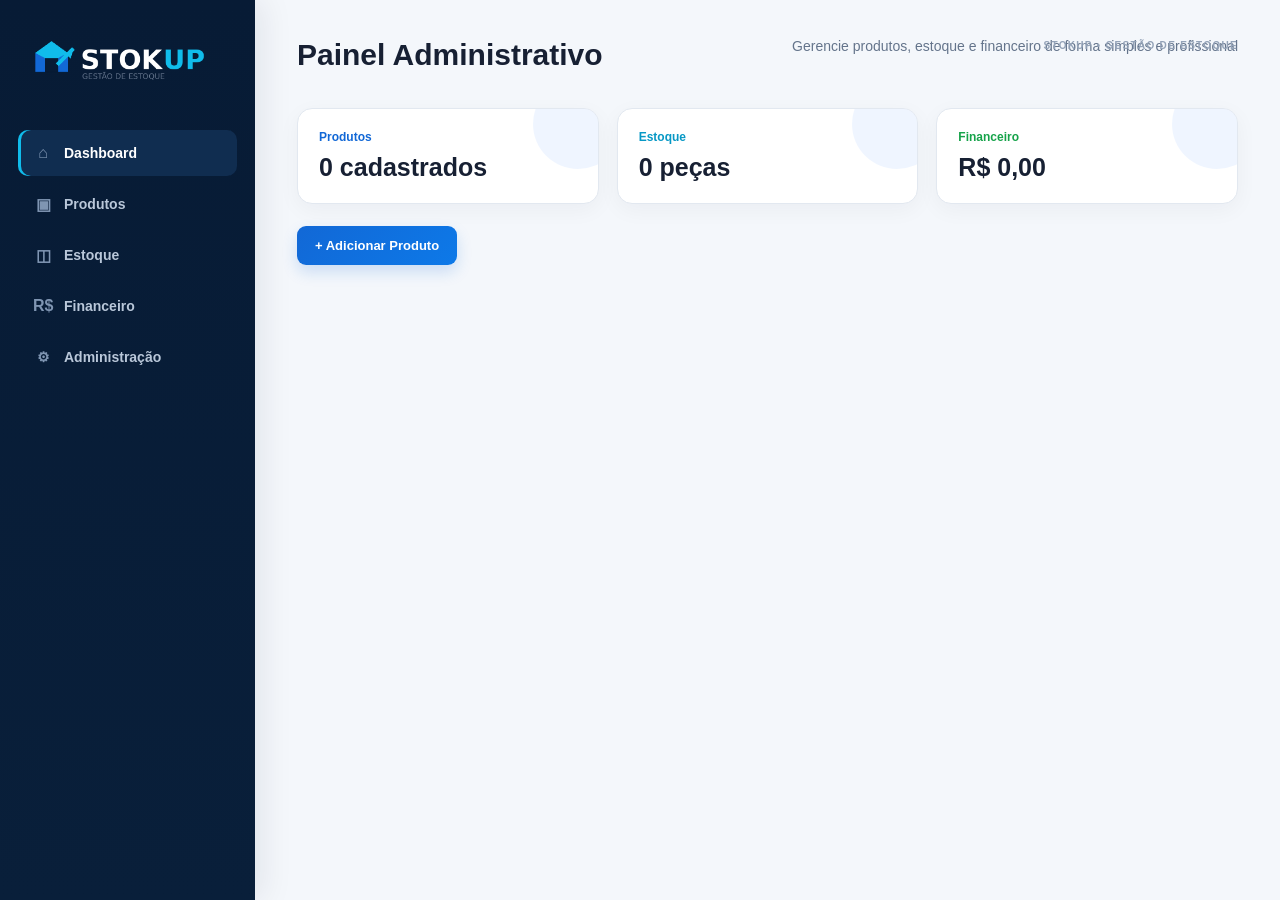
==== index.html @ f48ac4d0 "config incial" ====
<!DOCTYPE html>
<html lang="pt-BR">
<head>
  <meta charset="UTF-8">
  <meta name="viewport" content="width=device-width, initial-scale=1.0">
  <title>StokUP | Dashboard</title>
  <link rel="stylesheet" href="style.css">
</head>
<body>

  <div class="container">

    <!-- Menu lateral -->
    <aside class="sidebar">
      <img src="logo-stokup.png" alt="StokUP" class="logo-stokup">

      <nav>
        <ul>
          <li><a href="index.html" class="ativo">Dashboard</a></li>
          <li><a href="produtos.html" class="">Produtos</a></li>
          <li><a href="estoque.html" class="">Estoque</a></li>
          <li><a href="financeiro.html" class="">Financeiro</a></li>
          <li><a href="administracao.html" class="">Administração</a></li>
        </ul>
      </nav>
    </aside>

    <!-- Conteúdo principal -->
    <main class="main-content">
      <header>
        <h1>Painel Administrativo</h1>
        <p>Gerencie produtos, estoque e financeiro de forma simples e profissional</p>
      </header>

      <!-- Cards inteligentes -->
      <section class="cards">

        <div class="card">
          <h3>Produtos</h3>
          <p id="totalProdutos">0 cadastrados</p>
        </div>

        <div class="card">
          <h3>Estoque</h3>
          <p id="totalEstoque">0 peças</p>
        </div>

        <div class="card">
          <h3>Financeiro</h3>
          <p id="totalFinanceiro">R$ 0,00</p>
        </div>

        </section>

      <!-- Botão adicionar produto -->
      <section class="actions">
        <a href="produtos.html">+ Adicionar Produto</a>
      </section>

    </main>

  </div>

  <!-- IMPORTANTE: script do dashboard -->
  <script src="admin.js"></script>

</body>
</html>
---- style.css ----
*{margin:0;padding:0;box-sizing:border-box}
:root{--navy:#071B35;--navy2:#0D294A;--blue:#1268D6;--cyan:#10BCEB;--bg:#F4F7FB;--white:#fff;--text:#172033;--muted:#64748B;--border:#E2E8F0;--green:#16A34A;--red:#DC2626;--orange:#EA8A00}
body{font-family:Inter,Segoe UI,Arial,sans-serif;background:var(--bg);color:var(--text);min-height:100vh}
a{text-decoration:none;color:inherit}
.container{display:flex;min-height:100vh}
.sidebar{width:255px;background:linear-gradient(180deg,var(--navy),#091F3A);color:#fff;padding:28px 18px;position:fixed;left:0;top:0;bottom:0;box-shadow:8px 0 30px rgba(7,27,53,.08);z-index:10}
.logo-stokup{width:205px;max-width:100%;height:auto;display:block;margin:0 auto 38px}
.sidebar nav ul{list-style:none}.sidebar li{margin:5px 0}
.sidebar a{display:flex;align-items:center;gap:11px;color:#B9C7D9;padding:13px 15px;border-radius:10px;font-size:14px;font-weight:650;transition:.2s}
.sidebar li a:before{content:'›';width:20px;height:20px;border-radius:6px;display:grid;place-items:center;color:#7F95B2;font-weight:900;font-size:16px}
.sidebar li:nth-child(1) a:before{content:'⌂'}.sidebar li:nth-child(2) a:before{content:'▣'}.sidebar li:nth-child(3) a:before{content:'◫'}.sidebar li:nth-child(4) a:before{content:'R$'}.sidebar li:nth-child(5) a:before{content:'⚙';font-size:14px}
.sidebar a:hover,.sidebar a.ativo{background:#102D50;color:#fff}.sidebar a.ativo{box-shadow:inset 3px 0 var(--cyan)}
.main-content{margin-left:255px;width:calc(100% - 255px);padding:38px 42px 50px}
.main-content header{display:flex;justify-content:space-between;align-items:flex-start;gap:20px;margin-bottom:28px}
.main-content header h1{font-size:30px;line-height:1.15;margin-bottom:7px}.main-content header p{color:var(--muted);font-size:14px}
.main-content header:before{content:'STOKUP • GESTÃO DE ESTOQUE';position:absolute;right:42px;top:40px;color:#94A3B8;font-size:10px;letter-spacing:1.3px;font-weight:800}
.cards{display:grid;grid-template-columns:repeat(3,minmax(0,1fr));gap:18px;margin-bottom:22px}
.card{background:var(--white);border:1px solid var(--border);border-radius:15px;padding:21px;box-shadow:0 6px 22px rgba(7,27,53,.045);position:relative;overflow:hidden}
.card:after{content:'';position:absolute;right:-25px;top:-30px;width:90px;height:90px;border-radius:50%;background:#EAF2FF;opacity:.75}
.card h3{font-size:12px;color:var(--muted);font-weight:700;margin-bottom:9px;position:relative;z-index:1}.card p{font-size:25px;font-weight:800;position:relative;z-index:1}.card:nth-child(1) h3{color:var(--blue)}.card:nth-child(2) h3{color:#0798C5}.card:nth-child(3) h3{color:var(--green)}
.actions{margin:5px 0 25px}.actions button,.actions a{display:inline-flex;align-items:center;justify-content:center;background:linear-gradient(135deg,var(--blue),#0D79E8);color:#fff;border:0;padding:12px 18px;border-radius:9px;font-size:13px;font-weight:750;cursor:pointer;box-shadow:0 7px 15px rgba(18,104,214,.18);transition:.2s}.actions button:hover,.actions a:hover{transform:translateY(-1px);filter:brightness(.96)}
.form-section,.lista-financeira{background:#fff;border:1px solid var(--border);border-radius:15px;padding:23px;margin-bottom:20px;box-shadow:0 6px 22px rgba(7,27,53,.035)}
.form-section h2,.lista-financeira h2{font-size:17px;margin-bottom:5px}.form-section>p{font-size:12px;color:var(--muted);margin-bottom:18px}
form{display:grid;grid-template-columns:repeat(2,minmax(0,1fr));gap:13px}form input,form select,form textarea{width:100%;border:1px solid var(--border);border-radius:9px;padding:12px 13px;font:inherit;font-size:13px;outline:none;background:#fff}form input:focus,form select:focus,form textarea:focus{border-color:#8AB7F1;box-shadow:0 0 0 3px #EAF2FF}form button{grid-column:1/-1;border:0;background:var(--blue);color:#fff;padding:12px;border-radius:9px;font-weight:750;cursor:pointer}
.lista-produtos,.lista-financeira ul{list-style:none;display:grid;gap:9px;margin-top:15px}.lista-produtos li,.lista-financeira li{background:#F8FAFC;border:1px solid var(--border);border-radius:10px;padding:13px}
.estoque-lista{display:grid;grid-template-columns:repeat(3,minmax(0,1fr));gap:16px}.estoque-card,.produto-card{background:#fff;border:1px solid var(--border);border-radius:14px;padding:19px;box-shadow:0 6px 20px rgba(7,27,53,.035)}
.estoque-card h3,.produto-card h3{font-size:15px;margin-bottom:8px}.estoque-card p,.produto-card p{font-size:13px;color:var(--muted);margin:4px 0}.estoque-card button,.produto-card button{border:0;border-radius:8px;padding:9px 12px;background:#EAF2FF;color:var(--blue);font-weight:750;cursor:pointer;margin:8px 5px 0 0}
.lista-financeira ul li{display:flex;justify-content:space-between;align-items:center}.lista-financeira li strong{font-size:14px}
@media(max-width:1000px){.cards{grid-template-columns:1fr 1fr}.estoque-lista{grid-template-columns:1fr 1fr}.main-content header:before{display:none}}
@media(max-width:760px){.container{display:block}.sidebar{position:relative;width:100%;padding:20px 16px}.logo-stokup{width:190px;margin-bottom:20px}.sidebar nav ul{display:grid;grid-template-columns:1fr 1fr}.main-content{margin-left:0;width:100%;padding:25px 16px}.main-content header{flex-direction:column}.cards,.estoque-lista{grid-template-columns:1fr}form{grid-template-columns:1fr}.form-section,.lista-financeira{padding:17px}}
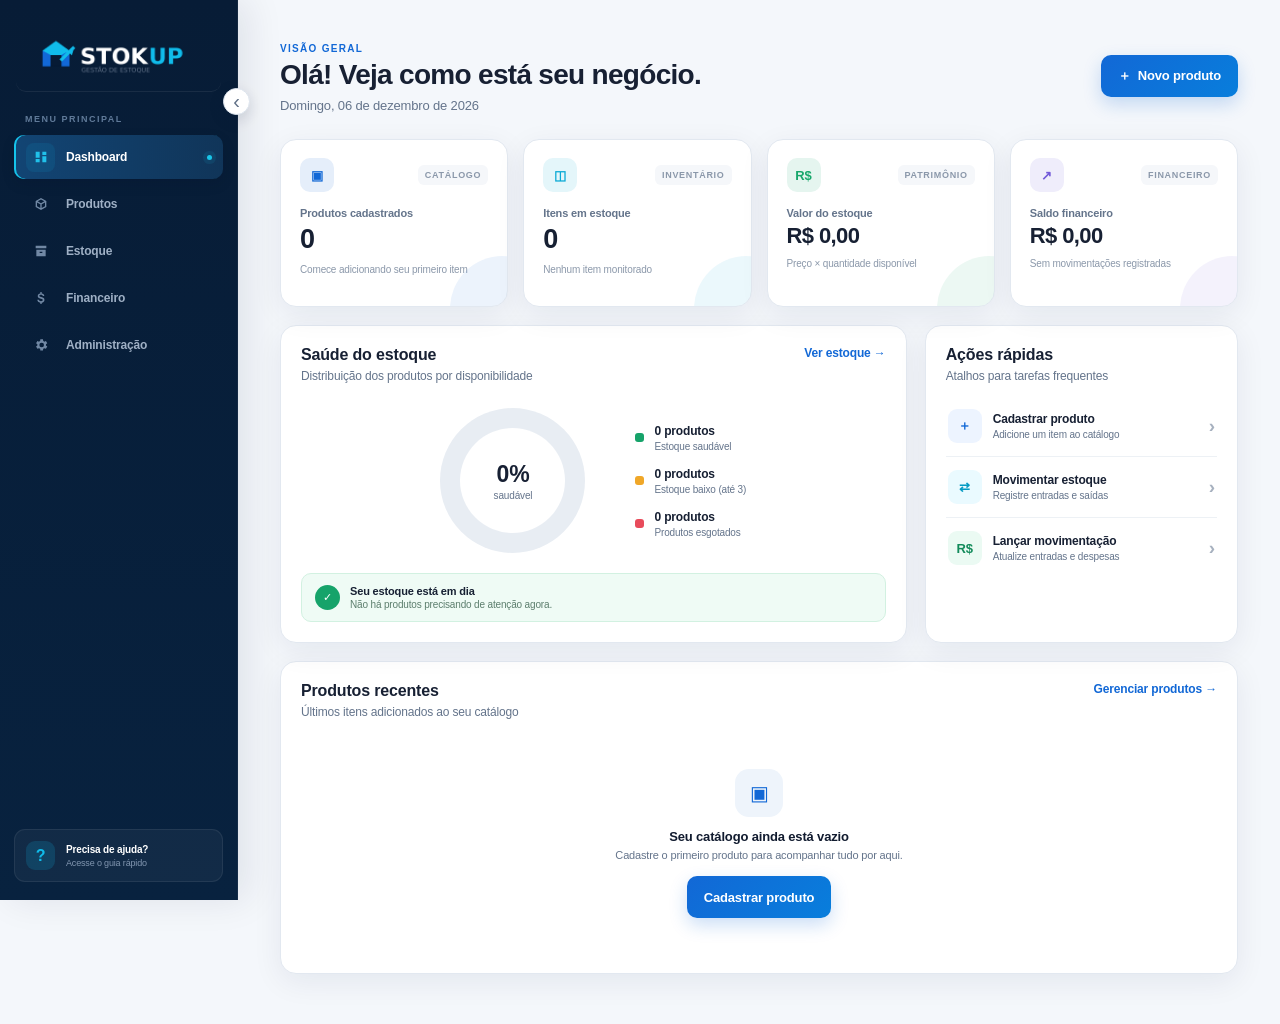
==== commit 8c9004aa: "Novo UX/UI" ====
--- a/index.html
+++ b/index.html
@@ -3,66 +3,97 @@
 <head>
   <meta charset="UTF-8">
   <meta name="viewport" content="width=device-width, initial-scale=1.0">
+  <meta name="description" content="Painel de gestão de estoque StokUP">
   <title>StokUP | Dashboard</title>
   <link rel="stylesheet" href="style.css">
 </head>
 <body>
-
   <div class="container">
-
-    <!-- Menu lateral -->
     <aside class="sidebar">
-      <img src="logo-stokup.png" alt="StokUP" class="logo-stokup">
-
-      <nav>
-        <ul>
-          <li><a href="index.html" class="ativo">Dashboard</a></li>
-          <li><a href="produtos.html" class="">Produtos</a></li>
-          <li><a href="estoque.html" class="">Estoque</a></li>
-          <li><a href="financeiro.html" class="">Financeiro</a></li>
-          <li><a href="administracao.html" class="">Administração</a></li>
-        </ul>
-      </nav>
+      <a href="index.html" class="brand" aria-label="Ir para o dashboard">
+        <img src="logo-stokup.png" alt="StokUP" class="logo-stokup">
+      </a>
+      <p class="nav-label">MENU PRINCIPAL</p>
+      <nav aria-label="Menu principal"><ul>
+        <li><a href="index.html" class="ativo">Dashboard</a></li>
+        <li><a href="produtos.html">Produtos</a></li>
+        <li><a href="estoque.html">Estoque</a></li>
+        <li><a href="financeiro.html">Financeiro</a></li>
+        <li><a href="administracao.html">Administração</a></li>
+      </ul></nav>
+      <div class="sidebar-footer">
+        <div class="sidebar-help-icon" aria-hidden="true">?</div>
+        <div><strong>Precisa de ajuda?</strong><span>Acesse o guia rápido</span></div>
+      </div>
     </aside>
 
-    <!-- Conteúdo principal -->
-    <main class="main-content">
-      <header>
-        <h1>Painel Administrativo</h1>
-        <p>Gerencie produtos, estoque e financeiro de forma simples e profissional</p>
+    <main class="main-content dashboard-page">
+      <header class="page-header">
+        <div>
+          <span class="eyebrow">VISÃO GERAL</span>
+          <h1>Olá! Veja como está seu negócio.</h1>
+          <p id="dataAtual">Acompanhe os principais números da sua operação.</p>
+        </div>
+        <a class="primary-button" href="produtos.html#novo-produto"><span aria-hidden="true">＋</span> Novo produto</a>
       </header>
 
-      <!-- Cards inteligentes -->
-      <section class="cards">
-
-        <div class="card">
-          <h3>Produtos</h3>
-          <p id="totalProdutos">0 cadastrados</p>
-        </div>
-
-        <div class="card">
-          <h3>Estoque</h3>
-          <p id="totalEstoque">0 peças</p>
-        </div>
-
-        <div class="card">
-          <h3>Financeiro</h3>
-          <p id="totalFinanceiro">R$ 0,00</p>
-        </div>
-
-        </section>
-
-      <!-- Botão adicionar produto -->
-      <section class="actions">
-        <a href="produtos.html">+ Adicionar Produto</a>
+      <section class="metric-grid" aria-label="Resumo da operação">
+        <article class="metric-card metric-blue">
+          <div class="metric-top"><span class="metric-icon" aria-hidden="true">▣</span><span class="metric-tag">Catálogo</span></div>
+          <p class="metric-label">Produtos cadastrados</p><strong class="metric-value" id="totalProdutos">0</strong>
+          <span class="metric-detail" id="produtosDetail">Comece adicionando seu primeiro item</span>
+        </article>
+        <article class="metric-card metric-cyan">
+          <div class="metric-top"><span class="metric-icon" aria-hidden="true">◫</span><span class="metric-tag">Inventário</span></div>
+          <p class="metric-label">Itens em estoque</p><strong class="metric-value" id="totalEstoque">0</strong>
+          <span class="metric-detail" id="estoqueDetail">Nenhum item monitorado</span>
+        </article>
+        <article class="metric-card metric-green">
+          <div class="metric-top"><span class="metric-icon" aria-hidden="true">R$</span><span class="metric-tag">Patrimônio</span></div>
+          <p class="metric-label">Valor do estoque</p><strong class="metric-value money" id="valorEstoque">R$ 0,00</strong>
+          <span class="metric-detail">Preço × quantidade disponível</span>
+        </article>
+        <article class="metric-card metric-purple">
+          <div class="metric-top"><span class="metric-icon" aria-hidden="true">↗</span><span class="metric-tag">Financeiro</span></div>
+          <p class="metric-label">Saldo financeiro</p><strong class="metric-value money" id="totalFinanceiro">R$ 0,00</strong>
+          <span class="metric-detail" id="financeiroDetail">Sem movimentações registradas</span>
+        </article>
       </section>
 
+      <section class="dashboard-grid">
+        <article class="panel stock-panel">
+          <div class="panel-header">
+            <div><h2>Saúde do estoque</h2><p>Distribuição dos produtos por disponibilidade</p></div>
+            <a href="estoque.html" class="text-link">Ver estoque <span>→</span></a>
+          </div>
+          <div class="stock-summary">
+            <div class="donut" id="stockDonut" style="--available:0;--low:0" role="img" aria-label="Distribuição do estoque"><div><strong id="percentualSaudavel">0%</strong><span>saudável</span></div></div>
+            <div class="stock-legend">
+              <div><span class="legend-dot available"></span><p><strong id="estoqueSaudavel">0 produtos</strong><small>Estoque saudável</small></p></div>
+              <div><span class="legend-dot low"></span><p><strong id="estoqueBaixo">0 produtos</strong><small>Estoque baixo (até 3)</small></p></div>
+              <div><span class="legend-dot out"></span><p><strong id="estoqueEsgotado">0 produtos</strong><small>Produtos esgotados</small></p></div>
+            </div>
+          </div>
+          <div class="stock-alert" id="stockAlert"><span aria-hidden="true">✓</span><p><strong>Seu estoque está em dia</strong><small>Não há produtos precisando de atenção agora.</small></p></div>
+        </article>
+
+        <article class="panel quick-panel">
+          <div class="panel-header"><div><h2>Ações rápidas</h2><p>Atalhos para tarefas frequentes</p></div></div>
+          <div class="quick-actions">
+            <a href="produtos.html#novo-produto"><span class="quick-icon blue">＋</span><p><strong>Cadastrar produto</strong><small>Adicione um item ao catálogo</small></p><b>›</b></a>
+            <a href="estoque.html"><span class="quick-icon cyan">⇄</span><p><strong>Movimentar estoque</strong><small>Registre entradas e saídas</small></p><b>›</b></a>
+            <a href="financeiro.html"><span class="quick-icon green">R$</span><p><strong>Lançar movimentação</strong><small>Atualize entradas e despesas</small></p><b>›</b></a>
+          </div>
+        </article>
+      </section>
+
+      <section class="panel recent-panel">
+        <div class="panel-header"><div><h2>Produtos recentes</h2><p>Últimos itens adicionados ao seu catálogo</p></div><a href="produtos.html" class="text-link">Gerenciar produtos <span>→</span></a></div>
+        <div id="produtosRecentes" class="recent-products"></div>
+      </section>
     </main>
-
   </div>
-
-  <!-- IMPORTANTE: script do dashboard -->
+  <script src="menu.js"></script>
   <script src="admin.js"></script>
-
 </body>
-</html>+</html>
--- a/style.css
+++ b/style.css
@@ -28,3 +28,109 @@
 .lista-financeira ul li{display:flex;justify-content:space-between;align-items:center}.lista-financeira li strong{font-size:14px}
 @media(max-width:1000px){.cards{grid-template-columns:1fr 1fr}.estoque-lista{grid-template-columns:1fr 1fr}.main-content header:before{display:none}}
 @media(max-width:760px){.container{display:block}.sidebar{position:relative;width:100%;padding:20px 16px}.logo-stokup{width:190px;margin-bottom:20px}.sidebar nav ul{display:grid;grid-template-columns:1fr 1fr}.main-content{margin-left:0;width:100%;padding:25px 16px}.main-content header{flex-direction:column}.cards,.estoque-lista{grid-template-columns:1fr}form{grid-template-columns:1fr}.form-section,.lista-financeira{padding:17px}}
+
+/* Interface 2.0 ---------------------------------------------------------- */
+:root{--surface:#fff;--surface-soft:#f7f9fc;--ink:#111b2f;--muted-2:#8b98aa;--shadow:0 8px 30px rgba(15,35,65,.07);--shadow-hover:0 14px 34px rgba(15,35,65,.11)}
+html{scroll-behavior:smooth}
+body{letter-spacing:-.01em}
+button,input,select,textarea{font-family:inherit}
+button:focus-visible,a:focus-visible,input:focus-visible,select:focus-visible,textarea:focus-visible{outline:3px solid rgba(16,188,235,.25);outline-offset:2px}
+.brand{display:block}.nav-label{font-size:10px;font-weight:800;letter-spacing:1.4px;color:#637c9a;margin:0 15px 9px}
+.sidebar{display:flex;flex-direction:column;padding:27px 18px 22px}
+.sidebar nav{flex:1}.sidebar a{min-height:47px}
+.sidebar-footer{display:flex;align-items:center;gap:11px;background:rgba(255,255,255,.06);border:1px solid rgba(255,255,255,.08);padding:13px;border-radius:12px;color:#fff}
+.sidebar-help-icon{width:31px;height:31px;display:grid;place-items:center;border-radius:9px;background:rgba(16,188,235,.17);color:var(--cyan);font-weight:850;flex:0 0 auto}
+.sidebar-footer strong,.sidebar-footer span{display:block}.sidebar-footer strong{font-size:11px}.sidebar-footer span{font-size:10px;color:#8196b0;margin-top:3px}
+.main-content{max-width:1660px}
+.page-header{position:relative;display:flex!important;align-items:center!important;justify-content:space-between!important;margin-bottom:26px!important}
+.page-header:before{display:none!important}.page-header h1{font-size:28px!important;letter-spacing:-.7px;margin:3px 0 7px!important}.page-header p{font-size:13px!important}
+.eyebrow{font-size:10px;font-weight:850;letter-spacing:1.3px;color:var(--blue)}
+.primary-button,.secondary-button,.danger-button{min-height:42px;border:0;border-radius:10px;padding:0 17px;display:inline-flex;align-items:center;justify-content:center;gap:7px;font-weight:750;font-size:13px;cursor:pointer;transition:transform .18s,box-shadow .18s,background .18s}
+.primary-button{color:#fff;background:linear-gradient(135deg,#1268d6,#087edc);box-shadow:0 7px 18px rgba(18,104,214,.22)}
+.primary-button:hover{transform:translateY(-1px);box-shadow:0 10px 22px rgba(18,104,214,.28)}
+.secondary-button{color:#445269;background:#f2f5f9;border:1px solid var(--border)}.secondary-button:hover{background:#e9eef5}
+.danger-button{color:#fff;background:#dc3545}.danger-button:hover{background:#c92939}
+.hidden{display:none!important}
+.panel{background:var(--surface);border:1px solid var(--border);border-radius:16px;box-shadow:var(--shadow)}
+.panel-header{display:flex;align-items:flex-start;justify-content:space-between;gap:16px}.panel-header h2,.catalog-header h2{font-size:16px;margin-bottom:5px}.panel-header p,.catalog-header p{font-size:12px;color:var(--muted)}
+.text-link{font-size:12px;font-weight:750;color:var(--blue);white-space:nowrap}.text-link:hover span{margin-left:3px}.text-link span{display:inline-block;transition:.2s}
+
+/* Dashboard */
+.metric-grid{display:grid;grid-template-columns:repeat(4,minmax(0,1fr));gap:15px;margin-bottom:18px}
+.metric-card{position:relative;min-height:168px;background:#fff;border:1px solid var(--border);border-radius:16px;padding:18px 19px;box-shadow:var(--shadow);overflow:hidden;transition:transform .2s,box-shadow .2s}
+.metric-card:hover{transform:translateY(-2px);box-shadow:var(--shadow-hover)}.metric-card:after{content:'';position:absolute;width:105px;height:105px;border-radius:50%;right:-48px;bottom:-55px;background:var(--metric-color);opacity:.08}
+.metric-blue{--metric-color:#1268d6}.metric-cyan{--metric-color:#08a9d5}.metric-green{--metric-color:#17a76b}.metric-purple{--metric-color:#7259d9}
+.metric-top{display:flex;justify-content:space-between;align-items:center;margin-bottom:15px}.metric-icon{width:34px;height:34px;border-radius:10px;display:grid;place-items:center;background:color-mix(in srgb,var(--metric-color) 11%,white);color:var(--metric-color);font-size:13px;font-weight:850}.metric-tag{font-size:9px;text-transform:uppercase;letter-spacing:.7px;font-weight:800;color:var(--muted-2);background:#f5f7fa;padding:5px 7px;border-radius:6px}
+.metric-label{font-size:11px;color:var(--muted);font-weight:650;margin-bottom:4px}.metric-value{font-size:27px;line-height:1.2;letter-spacing:-.6px;display:block}.metric-value.money{font-size:22px;margin-top:4px}.metric-detail{display:block;font-size:10px;color:var(--muted-2);margin-top:8px;white-space:nowrap;overflow:hidden;text-overflow:ellipsis}
+.dashboard-grid{display:grid;grid-template-columns:minmax(0,1.5fr) minmax(280px,.75fr);gap:18px;margin-bottom:18px}.stock-panel,.quick-panel,.recent-panel{padding:20px}
+.stock-summary{display:flex;align-items:center;justify-content:center;gap:50px;padding:25px 10px 20px}
+.donut{width:145px;height:145px;border-radius:50%;flex:0 0 auto;background:conic-gradient(#16a36a 0 calc(var(--available)*1%),#f0a728 0 calc((var(--available) + var(--low))*1%),#e84b5b 0 100%);display:grid;place-items:center;position:relative}
+.donut.empty{background:#e8edf3}.donut:before{content:'';position:absolute;width:105px;height:105px;border-radius:50%;background:#fff}.donut>div{position:relative;text-align:center}.donut strong,.donut span{display:block}.donut strong{font-size:23px}.donut span{font-size:10px;color:var(--muted);margin-top:2px}
+.stock-legend{display:grid;gap:15px}.stock-legend>div{display:flex;align-items:center;gap:10px}.stock-legend p strong,.stock-legend p small{display:block}.stock-legend p strong{font-size:12px}.stock-legend p small{font-size:10px;color:var(--muted);margin-top:3px}.legend-dot{width:9px;height:9px;border-radius:3px}.legend-dot.available{background:#16a36a}.legend-dot.low{background:#f0a728}.legend-dot.out{background:#e84b5b}
+.stock-alert{display:flex;align-items:center;gap:10px;background:#effbf5;border:1px solid #d2f1e1;border-radius:10px;padding:11px 13px}.stock-alert>span{width:25px;height:25px;display:grid;place-items:center;background:#16a36a;color:#fff;border-radius:50%;font-size:11px}.stock-alert p strong,.stock-alert p small{display:block}.stock-alert p strong{font-size:11px}.stock-alert p small{font-size:10px;color:#5c7e6d;margin-top:2px}.stock-alert.warning{background:#fff8eb;border-color:#f8e2b8}.stock-alert.warning>span{background:#f0a728}.stock-alert.warning p small{color:#876f40}
+.quick-actions{display:grid;margin-top:13px}.quick-actions a{display:flex;align-items:center;gap:11px;padding:13px 2px;border-bottom:1px solid #edf1f5}.quick-actions a:last-child{border-bottom:0}.quick-actions a:hover b{transform:translateX(3px);color:var(--blue)}.quick-actions p{flex:1}.quick-actions strong,.quick-actions small{display:block}.quick-actions strong{font-size:12px}.quick-actions small{font-size:10px;color:var(--muted);margin-top:3px}.quick-actions b{font-size:19px;color:#a7b1bf;transition:.2s}.quick-icon{width:34px;height:34px;border-radius:9px;display:grid;place-items:center;font-size:13px;font-weight:850}.quick-icon.blue{background:#edf4ff;color:var(--blue)}.quick-icon.cyan{background:#eafaff;color:#069bc4}.quick-icon.green{background:#ebfaf3;color:#138b5b}
+.recent-products{margin-top:15px}.recent-row{display:grid;grid-template-columns:minmax(200px,1.5fr) .7fr .65fr .7fr;align-items:center;gap:15px;padding:11px 4px;border-top:1px solid #edf1f5;font-size:12px}.recent-row.header{padding-top:7px;border-top:0;color:var(--muted-2);font-size:9px;font-weight:800;text-transform:uppercase;letter-spacing:.5px}.recent-product-info{display:flex;align-items:center;gap:10px;min-width:0}.recent-thumb{width:36px;height:36px;border-radius:9px;object-fit:cover;display:grid;place-items:center;background:#eff4fa;color:#7b8ba2;flex:0 0 auto}.recent-product-info p{min-width:0}.recent-product-info strong,.recent-product-info small{display:block;white-space:nowrap;overflow:hidden;text-overflow:ellipsis}.recent-product-info small{font-size:9px;color:var(--muted);margin-top:3px}.status-pill{display:inline-flex;width:max-content;padding:5px 8px;border-radius:20px;font-size:9px;font-weight:800}.status-pill.normal{color:#128354;background:#eaf9f2}.status-pill.baixo{color:#9a6909;background:#fff5de}.status-pill.esgotado{color:#bb3341;background:#fdecef}
+.empty-state{text-align:center;padding:35px 20px;color:var(--muted)}.empty-state-icon{width:48px;height:48px;margin:0 auto 12px;border-radius:14px;display:grid;place-items:center;background:#eef4fb;color:var(--blue);font-size:20px}.empty-state strong{display:block;color:var(--ink);font-size:13px;margin-bottom:5px}.empty-state p{font-size:11px;margin-bottom:15px}
+
+/* Cadastro de produtos */
+.product-workspace{display:grid;grid-template-columns:minmax(0,1.55fr) minmax(270px,.58fr);gap:18px;align-items:start;margin-bottom:21px;scroll-margin-top:20px}.product-form-card{padding:22px}.form-heading{padding-bottom:18px;border-bottom:1px solid #edf1f5}.form-heading>div{display:flex;align-items:center;gap:11px}.section-step{width:33px;height:33px;border-radius:9px;display:grid;place-items:center;background:#eaf3ff;color:var(--blue);font-size:10px;font-weight:850}.required-note{font-size:10px;color:var(--muted)}.required-note b,.field label b{color:#e04454}
+#produtoForm{display:block;margin-top:20px}#produtoForm fieldset{border:0;padding:0;margin:0 0 22px}#produtoForm fieldset+fieldset{border-top:1px solid #edf1f5;padding-top:20px}#produtoForm legend{font-size:11px;font-weight:800;color:#46536a;margin-bottom:14px}
+.form-grid{display:grid;grid-template-columns:repeat(2,minmax(0,1fr));gap:14px}.form-grid.three-columns{grid-template-columns:repeat(3,minmax(0,1fr))}.field-wide{grid-column:1/-1}.field{position:relative}.field label{display:block;font-size:11px;font-weight:700;margin-bottom:7px;color:#344158}.field input,.field select,.field textarea{width:100%;border:1px solid #dce3ec;background:#fbfcfe;border-radius:9px;padding:11px 12px;font-size:12px;color:var(--ink);outline:0;transition:.18s}.field input,.field select{height:42px}.field textarea{resize:vertical;min-height:78px;line-height:1.5}.field input::placeholder,.field textarea::placeholder{color:#a5afbd}.field input:focus,.field select:focus,.field textarea:focus{background:#fff;border-color:#71a9eb;box-shadow:0 0 0 3px rgba(18,104,214,.08)}.field.invalid input,.field.invalid .input-prefix{border-color:#df5260}.field-error{display:none;color:#c93645;font-size:9px;margin-top:5px}.field.invalid .field-error{display:block}.field-hint,.char-count{display:block;font-size:9px;color:var(--muted-2);margin-top:5px}.char-count{text-align:right}.input-prefix{display:flex;align-items:center;border:1px solid #dce3ec;border-radius:9px;background:#fbfcfe;overflow:hidden;height:42px}.input-prefix span{font-size:11px;color:var(--muted);padding-left:11px}.input-prefix input{border:0!important;box-shadow:none!important;background:transparent!important;padding-left:7px}.form-actions{display:flex;align-items:center;justify-content:flex-end;gap:9px;border-top:1px solid #edf1f5;padding-top:19px}.form-actions .primary-button{min-width:150px}
+.form-actions .secondary-button{background:#f2f5f9;color:#445269;padding:0 17px}.product-side{display:grid;gap:14px}.preview-card{overflow:hidden}.preview-label{display:block;padding:13px 15px 0;font-size:9px;font-weight:850;letter-spacing:1px;color:var(--muted-2)}.product-preview-image{height:168px;margin:12px 15px 0;border-radius:12px;display:grid;place-items:center;background:linear-gradient(145deg,#f1f5fa,#e8eef6);color:#9cabbc;font-size:32px;background-size:cover;background-position:center}.product-preview-image.has-image span{display:none}.preview-content{padding:15px}.preview-category{display:inline-flex;background:#eaf3ff;color:var(--blue);border-radius:6px;padding:4px 7px;font-size:8px;font-weight:800;text-transform:uppercase;letter-spacing:.4px}.preview-content h3{font-size:15px;margin:9px 0 5px;word-break:break-word}.preview-content>p{font-size:10px;color:var(--muted);line-height:1.5;min-height:30px}.preview-content>div{display:flex;justify-content:space-between;align-items:center;margin-top:13px;padding-top:12px;border-top:1px solid #edf1f5}.preview-content>div strong{font-size:15px;color:var(--blue)}.preview-content>div span{font-size:9px;color:var(--muted)}
+.form-tip{display:flex;gap:10px;padding:14px;border-radius:12px;background:#eef6ff;border:1px solid #dcecff}.form-tip>span{color:var(--blue)}.form-tip strong{display:block;font-size:10px}.form-tip p{font-size:9px;line-height:1.55;color:#61738b;margin-top:4px}
+.catalog-panel{padding:21px}.catalog-header{display:flex;justify-content:space-between;align-items:center;gap:18px}.catalog-tools{display:flex;gap:9px}.catalog-tools select,.search-box{height:38px;border:1px solid #dce3ec;border-radius:9px;background:#fbfcfe;font-size:11px;color:#526178}.catalog-tools select{padding:0 30px 0 10px}.search-box{display:flex;align-items:center;gap:7px;padding:0 10px;width:220px}.search-box span{font-size:17px;color:#8290a3}.search-box input{width:100%;border:0;outline:0;background:transparent;font-size:11px}.product-list{margin-top:17px}.product-list-head,.product-item{display:grid;grid-template-columns:minmax(220px,1.6fr) .75fr .7fr .65fr 82px;gap:12px;align-items:center}.product-list-head{padding:9px 12px;background:#f6f8fb;border-radius:8px;font-size:9px;text-transform:uppercase;letter-spacing:.5px;font-weight:800;color:var(--muted-2)}.product-item{padding:12px;border-bottom:1px solid #edf1f5;font-size:11px}.product-item:last-child{border-bottom:0}.product-main{display:flex;align-items:center;gap:11px;min-width:0}.product-thumb{width:42px;height:42px;flex:0 0 auto;border-radius:10px;background:#eff4fa;color:#8a99ab;display:grid;place-items:center;background-size:cover;background-position:center}.product-thumb.has-image span{display:none}.product-main p{min-width:0}.product-main strong,.product-main small{display:block;white-space:nowrap;overflow:hidden;text-overflow:ellipsis}.product-main strong{font-size:11px}.product-main small{color:var(--muted);font-size:9px;margin-top:4px}.product-price{font-weight:750}.product-actions{display:flex;gap:5px;justify-content:flex-end}.icon-button{width:31px;height:31px;border:1px solid #dfe5ed;border-radius:8px;background:#fff;color:#64748b;display:grid;place-items:center;cursor:pointer;font-size:12px;transition:.18s}.icon-button:hover{color:var(--blue);border-color:#a8c8ef;background:#f3f8ff}.icon-button.delete:hover{color:#d23e4d;border-color:#efbcc2;background:#fff5f6}
+.confirm-dialog{border:0;border-radius:16px;padding:25px;width:min(390px,calc(100% - 32px));box-shadow:0 25px 80px rgba(9,26,52,.25);text-align:center;color:var(--ink)}.confirm-dialog::backdrop{background:rgba(7,27,53,.55);backdrop-filter:blur(3px)}.dialog-icon{width:44px;height:44px;border-radius:50%;display:grid;place-items:center;margin:0 auto 13px;background:#fff0f1;color:#d43b4a;font-weight:900}.confirm-dialog h2{font-size:18px}.confirm-dialog p{font-size:11px;color:var(--muted);margin:8px 0 20px}.confirm-dialog>div:last-child{display:flex;gap:9px;justify-content:center}
+.toast{position:fixed;right:24px;bottom:24px;z-index:30;display:flex;align-items:center;gap:10px;min-width:270px;background:#10253e;color:#fff;padding:13px 15px;border-radius:12px;box-shadow:0 15px 40px rgba(7,27,53,.25);transform:translateY(100px);opacity:0;pointer-events:none;transition:.28s}.toast.show{transform:translateY(0);opacity:1}.toast>span{width:28px;height:28px;border-radius:50%;display:grid;place-items:center;background:#18a76e}.toast strong,.toast small{display:block}.toast strong{font-size:11px}.toast small{font-size:9px;color:#a9b6c6;margin-top:2px}
+
+@media(max-width:1180px){.metric-grid{grid-template-columns:repeat(2,1fr)}.product-workspace{grid-template-columns:minmax(0,1fr) 260px}.stock-summary{gap:25px}.product-list-head,.product-item{grid-template-columns:minmax(180px,1.4fr) .7fr .65fr 75px}.product-list-head span:nth-child(4),.product-item>.status-pill{display:none}}
+@media(max-width:920px){.dashboard-grid{grid-template-columns:1fr}.product-workspace{grid-template-columns:1fr}.product-side{grid-template-columns:1fr 1fr}.product-preview-image{height:145px}.form-tip{align-self:start}.main-content{padding:30px 25px 45px}.catalog-header{align-items:flex-start;flex-direction:column}.catalog-tools{width:100%}.search-box{flex:1}}
+@media(max-width:760px){.sidebar{position:relative;width:100%;padding:14px 14px 10px}.brand{width:max-content;margin:auto}.logo-stokup{width:155px;margin:0 auto 12px}.nav-label,.sidebar-footer{display:none}.sidebar nav{overflow:auto}.sidebar nav ul{display:flex;grid-template-columns:none;gap:5px}.sidebar li{flex:0 0 auto}.sidebar a{min-height:39px;padding:9px 12px;font-size:12px}.sidebar li a:before{display:none}.main-content{padding:23px 15px 40px}.page-header{align-items:flex-start!important}.page-header h1{font-size:23px!important}.page-header .primary-button{min-height:39px;padding:0 12px}.metric-grid{grid-template-columns:1fr 1fr;gap:10px}.metric-card{min-height:155px;padding:15px}.metric-value{font-size:24px}.metric-value.money{font-size:18px}.dashboard-grid{gap:12px}.stock-summary{gap:20px}.recent-row{grid-template-columns:minmax(170px,1fr) .7fr}.recent-row>*:nth-child(3),.recent-row>*:nth-child(4){display:none}.form-grid.three-columns{grid-template-columns:1fr 1fr}.form-grid.three-columns .field:last-child{grid-column:1/-1}.product-side{grid-template-columns:1fr}.catalog-tools{flex-direction:column}.search-box{width:100%;flex:none}.catalog-tools select{width:100%}.product-list-head{display:none}.product-item{grid-template-columns:minmax(150px,1fr) auto;padding:13px 2px}.product-item>.product-price,.product-item>.stock-cell,.product-item>.status-pill{display:none}.toast{left:15px;right:15px;bottom:15px;min-width:0}}
+@media(max-width:480px){.page-header{gap:13px}.page-header .primary-button{font-size:0;width:40px;padding:0}.page-header .primary-button span{font-size:18px}.metric-grid{grid-template-columns:1fr}.metric-card{min-height:145px}.stock-summary{flex-direction:column}.form-grid,.form-grid.three-columns{grid-template-columns:1fr}.form-grid.three-columns .field:last-child{grid-column:auto}.product-form-card,.catalog-panel{padding:16px}.required-note{display:none}.form-actions{flex-direction:column-reverse}.form-actions button{width:100%}.catalog-header{gap:13px}}
+
+/* Financeiro ------------------------------------------------------------ */
+.metric-red{--metric-color:#df5260}.metric-orange{--metric-color:#ed9b27}
+.finance-workspace{display:grid;grid-template-columns:minmax(0,1.2fr) minmax(330px,.8fr);gap:18px;margin-bottom:18px}.finance-overview,.finance-form-card,.transaction-panel{padding:21px}.period-chip{font-size:9px;font-weight:750;color:#65758b;background:#f3f6f9;padding:6px 9px;border-radius:7px}
+.balance-visual{display:grid;gap:22px;padding:31px 4px 27px}.balance-row>div:first-child{display:grid;grid-template-columns:auto 1fr auto;align-items:center;gap:8px;margin-bottom:8px}.balance-row strong{font-size:11px}.balance-row small{font-size:10px;color:var(--muted)}.balance-track{height:10px;border-radius:20px;background:#edf1f5;overflow:hidden}.balance-track span{display:block;height:100%;width:0;border-radius:inherit;transition:width .45s}.income-bar{background:linear-gradient(90deg,#12a66b,#40c78e)}.expense-bar{background:linear-gradient(90deg,#df5260,#ef818b)}
+.finance-insight{display:flex;align-items:center;gap:10px;background:#edf9f4;border:1px solid #d4f0e3;padding:12px;border-radius:10px}.finance-insight>span{width:28px;height:28px;display:grid;place-items:center;border-radius:8px;background:#d8f4e7;color:#13895a}.finance-insight strong,.finance-insight small{display:block}.finance-insight strong{font-size:11px}.finance-insight small{font-size:9px;color:#648273;margin-top:3px}.finance-insight.negative{background:#fff3f4;border-color:#f5d9dc}.finance-insight.negative>span{background:#f9dfe2;color:#c93b49}.finance-insight.negative small{color:#90666b}
+#financeiroForm{display:block;margin-top:19px}#financeiroForm>.field{margin-bottom:13px}.finance-form-grid{display:grid;grid-template-columns:1fr 1fr;gap:12px;margin-bottom:13px}#financeiroForm .finance-submit{width:100%;margin-top:4px;background:linear-gradient(135deg,#1268d6,#087edc);padding:0 17px}
+.transaction-panel{margin-bottom:25px}.transaction-list{margin-top:17px}.transaction-head,.transaction-item{display:grid;grid-template-columns:minmax(230px,1.5fr) .65fr .55fr .7fr 42px;gap:13px;align-items:center}.transaction-head{background:#f6f8fb;color:var(--muted-2);border-radius:8px;padding:9px 12px;font-size:9px;text-transform:uppercase;letter-spacing:.5px;font-weight:800}.transaction-item{padding:12px;border-bottom:1px solid #edf1f5;font-size:11px}.transaction-main{display:flex;align-items:center;gap:10px;min-width:0}.transaction-main p{min-width:0}.transaction-main strong,.transaction-main small{display:block;overflow:hidden;text-overflow:ellipsis;white-space:nowrap}.transaction-main small{font-size:9px;color:var(--muted);margin-top:3px}.transaction-icon{width:35px;height:35px;display:grid;place-items:center;border-radius:9px;font-weight:850}.transaction-icon.entrada{background:#eaf9f2;color:#15915f}.transaction-icon.saida{background:#fdeff1;color:#d44251}.transaction-value{text-align:right}.transaction-value.entrada{color:#13895a}.transaction-value.saida{color:#d44251}
+
+/* Estoque --------------------------------------------------------------- */
+.inventory-panel{padding:21px;margin-bottom:25px}.inventory-note{display:flex;align-items:center;gap:9px;background:#eef6ff;border:1px solid #dcecff;border-radius:10px;padding:10px 12px;margin:17px 0}.inventory-note>span{width:22px;height:22px;border-radius:50%;display:grid;place-items:center;background:#1268d6;color:#fff;font-size:10px;font-weight:800}.inventory-note p{font-size:10px;color:#61738b}.inventory-note strong{color:#344158}
+.inventory-grid{display:grid;grid-template-columns:repeat(3,minmax(0,1fr));gap:14px}.inventory-empty{grid-column:1/-1}.inventory-card{border:1px solid #e1e7ef;border-radius:14px;padding:16px;background:#fff;transition:.2s}.inventory-card:hover{transform:translateY(-2px);box-shadow:var(--shadow-hover)}.inventory-card-top{display:grid;grid-template-columns:auto minmax(0,1fr) auto;align-items:center;gap:10px}.inventory-thumb{width:43px;height:43px;display:grid;place-items:center;border-radius:10px;background:#eff4fa;color:#8494a8;background-size:cover;background-position:center}.inventory-thumb.has-image span{display:none}.inventory-card-top h3{font-size:12px;white-space:nowrap;overflow:hidden;text-overflow:ellipsis}.inventory-card-top p{font-size:9px;color:var(--muted);margin-top:4px;white-space:nowrap;overflow:hidden;text-overflow:ellipsis}
+.inventory-numbers{display:grid;grid-template-columns:1fr 1fr;border:1px solid #edf1f5;border-radius:10px;margin:16px 0 13px}.inventory-numbers>div{padding:11px}.inventory-numbers>div+div{border-left:1px solid #edf1f5}.inventory-numbers small,.inventory-numbers strong,.inventory-numbers span{display:block}.inventory-numbers small{font-size:8px;color:var(--muted);text-transform:uppercase;letter-spacing:.4px}.inventory-numbers strong{display:inline;font-size:20px;margin-right:3px}.inventory-numbers span{display:inline;font-size:8px;color:var(--muted)}.inventory-health>div:first-child{display:flex;justify-content:space-between;font-size:9px;margin-bottom:6px}.inventory-health b{font-size:9px}.inventory-health.normal b{color:#13895a}.inventory-health.baixo b{color:#a36c08}.inventory-health.esgotado b{color:#c53a48}.health-track{height:6px;border-radius:10px;background:#edf1f5;overflow:hidden}.health-track span{display:block;height:100%;border-radius:inherit}.inventory-health.normal .health-track span{background:#19a76d}.inventory-health.baixo .health-track span{background:#eda329}.inventory-health.esgotado .health-track span{background:#df5260}
+.stock-controls{display:grid;grid-template-columns:55px 1fr 1fr;gap:7px;margin-top:15px}.stock-controls input{width:100%;border:1px solid #dce3ec;border-radius:8px;text-align:center;font-size:11px;outline:0}.stock-action{border:0;border-radius:8px;padding:9px 6px;font-size:10px;font-weight:800;cursor:pointer}.stock-action.entry{background:#eaf3ff;color:#1268d6}.stock-action.exit{background:#fff1f2;color:#cf4351}.stock-action:disabled{opacity:.4;cursor:not-allowed}
+
+/* Administração --------------------------------------------------------- */
+.admin-grid{display:grid;grid-template-columns:minmax(0,1.35fr) minmax(300px,.65fr);gap:18px;margin-bottom:18px}.data-panel,.backup-panel{padding:21px}.data-list{display:grid;margin-top:14px}.data-list>div{display:flex;align-items:center;gap:11px;padding:14px 2px;border-bottom:1px solid #edf1f5}.data-list>div:last-child{border:0}.data-icon{width:36px;height:36px;border-radius:9px;display:grid;place-items:center;font-size:11px;font-weight:850}.data-icon.blue{color:#1268d6;background:#eaf3ff}.data-icon.green{color:#13895a;background:#eaf9f2}.data-icon.purple{color:#6e57cf;background:#f0edff}.data-list p{flex:1}.data-list strong,.data-list small{display:block}.data-list strong{font-size:11px}.data-list small{font-size:9px;color:var(--muted);margin-top:3px}.data-list b{font-size:10px;color:#526178;background:#f3f6f9;padding:6px 8px;border-radius:7px}
+.backup-panel{text-align:center}.backup-panel .panel-header{text-align:left}.backup-illustration{width:58px;height:58px;margin:22px auto 12px;border-radius:17px;background:#eaf3ff;color:#1268d6;display:grid;place-items:center;font-size:25px;font-weight:800}.backup-panel h3{font-size:13px}.backup-panel>p{font-size:10px;color:var(--muted);line-height:1.55;max-width:300px;margin:7px auto 15px}.backup-panel>small{display:block;color:var(--muted-2);font-size:8px;margin-top:10px}
+.danger-zone{display:flex;align-items:center;justify-content:space-between;gap:20px;padding:19px 21px;border-color:#f0cdd1;background:#fffafb;margin-bottom:25px}.danger-copy{display:flex;align-items:center;gap:12px}.danger-copy>span{width:35px;height:35px;border-radius:10px;display:grid;place-items:center;background:#fdebee;color:#cf3c4a;font-weight:900}.danger-copy h2{font-size:13px}.danger-copy p{font-size:9px;color:#8b6870;margin-top:4px}.danger-outline{border:1px solid #e6aab1;background:#fff;color:#c93d4b;border-radius:9px;padding:10px 13px;font-size:10px;font-weight:800;cursor:pointer}.danger-outline:hover{background:#fff0f2}.confirmation-check{display:flex;align-items:flex-start;gap:7px;text-align:left;background:#f7f9fb;padding:10px;border-radius:8px;font-size:10px;color:#526178;margin:-7px 0 17px}.confirmation-check input{margin-top:1px}.danger-button:disabled{opacity:.45;cursor:not-allowed}
+
+@media(max-width:1180px){.inventory-grid{grid-template-columns:repeat(2,minmax(0,1fr))}.transaction-head,.transaction-item{grid-template-columns:minmax(200px,1.4fr) .65fr .6fr 42px}.transaction-head span:nth-child(3),.transaction-item>.status-pill{display:none}}
+@media(max-width:920px){.finance-workspace,.admin-grid{grid-template-columns:1fr}.inventory-grid{grid-template-columns:1fr 1fr}.finance-overview{min-height:300px}}
+@media(max-width:760px){.finance-metrics,.stock-metrics,.admin-metrics{grid-template-columns:1fr 1fr}.transaction-head{display:none}.transaction-item{grid-template-columns:minmax(160px,1fr) auto auto}.transaction-item>span:nth-child(2),.transaction-item>.status-pill{display:none}.inventory-grid{grid-template-columns:1fr}.danger-zone{align-items:flex-start;flex-direction:column}.danger-outline{width:100%}}
+@media(max-width:480px){.finance-metrics,.stock-metrics,.admin-metrics{grid-template-columns:1fr}.finance-form-grid{grid-template-columns:1fr}.transaction-item{grid-template-columns:minmax(140px,1fr) auto}.transaction-item>.transaction-value{display:none}.inventory-card-top{grid-template-columns:auto minmax(0,1fr)}.inventory-card-top>.status-pill{grid-column:1/-1}.stock-controls{grid-template-columns:48px 1fr 1fr}.data-list>div{align-items:flex-start;flex-wrap:wrap}.data-list b{margin-left:47px}}
+
+/* Menu lateral 2.0 ------------------------------------------------------ */
+.sidebar{width:238px;padding:22px 14px 18px;background:linear-gradient(180deg,#071c36 0%,#08223f 100%);border-right:1px solid rgba(255,255,255,.05);box-shadow:10px 0 35px rgba(7,27,53,.09);transition:width .25s ease,transform .25s ease}
+.main-content{margin-left:238px;width:calc(100% - 238px);transition:margin-left .25s ease,width .25s ease}
+.sidebar .brand{height:70px;display:flex;align-items:center;justify-content:center;margin:0 2px 22px;border-bottom:1px solid rgba(255,255,255,.07);overflow:hidden;flex:0 0 auto}
+.sidebar .logo-stokup{width:170px;max-width:none;margin:0;transition:opacity .15s,transform .25s}
+.brand-monogram{display:none;width:38px;height:38px;border-radius:11px;background:linear-gradient(145deg,#1689f0,#11c1e9);color:#fff;font-size:20px;font-weight:900;place-items:center;box-shadow:0 7px 16px rgba(16,188,235,.18)}
+.sidebar .nav-label{font-size:9px;letter-spacing:1.5px;margin:0 11px 8px;color:#607a99;transition:opacity .15s}
+.sidebar nav ul{display:block}.sidebar li{margin:3px 0}.sidebar nav a{position:relative;min-height:44px;padding:0 12px;border-radius:10px;gap:11px;font-size:12px;font-weight:680;color:#9fb0c5;white-space:nowrap;overflow:hidden;box-shadow:none}
+.sidebar nav a:before{display:none!important}.sidebar nav a:hover{background:rgba(255,255,255,.055);color:#fff;transform:translateX(2px)}.sidebar nav a.ativo{background:linear-gradient(90deg,rgba(19,72,121,.92),rgba(17,55,92,.92));color:#fff;box-shadow:inset 2px 0 #15c4eb,0 5px 14px rgba(3,14,29,.1)}
+.sidebar nav a.ativo:after{content:'';position:absolute;right:11px;width:5px;height:5px;border-radius:50%;background:#19c5e8;box-shadow:0 0 0 4px rgba(25,197,232,.09)}
+.nav-icon{width:29px;height:29px;display:grid;place-items:center;border-radius:8px;flex:0 0 auto;color:#7188a4;transition:.18s}.nav-icon svg{width:16px;height:16px;fill:currentColor}.sidebar nav a:hover .nav-icon{color:#a8bad0;background:rgba(255,255,255,.05)}.sidebar nav a.ativo .nav-icon{color:#20c1ea;background:rgba(18,185,229,.1)}.nav-text{overflow:hidden;text-overflow:ellipsis}
+.sidebar .sidebar-footer{padding:11px;margin-top:14px;border-radius:11px;background:rgba(255,255,255,.045);border-color:rgba(255,255,255,.07);transition:opacity .15s}.sidebar .sidebar-help-icon{width:29px;height:29px}.sidebar .sidebar-footer strong{font-size:10px}.sidebar .sidebar-footer span{font-size:9px}
+.sidebar-toggle{position:absolute;right:-13px;top:88px;width:27px;height:27px;border-radius:50%;border:1px solid #dce4ed;background:#fff;color:#607086;display:grid;place-items:center;cursor:pointer;box-shadow:0 5px 15px rgba(7,27,53,.15);z-index:2;transition:.2s}.sidebar-toggle:hover{color:var(--blue);transform:scale(1.06)}.sidebar-toggle span{font-size:20px;line-height:1;margin-top:-2px}
+.mobile-menu-button,.menu-overlay{display:none}
+body.sidebar-collapsed .sidebar{width:82px;padding-left:12px;padding-right:12px}body.sidebar-collapsed .main-content{margin-left:82px;width:calc(100% - 82px)}body.sidebar-collapsed .sidebar .brand{margin-left:0;margin-right:0}body.sidebar-collapsed .logo-stokup{display:none}body.sidebar-collapsed .brand-monogram{display:grid}body.sidebar-collapsed .nav-label{opacity:0;height:9px;margin-left:0;margin-right:0}body.sidebar-collapsed .sidebar nav a{padding:0 8px;justify-content:center}body.sidebar-collapsed .nav-text,body.sidebar-collapsed .sidebar-footer{display:none}body.sidebar-collapsed .sidebar nav a.ativo:after{right:5px}body.sidebar-collapsed .sidebar-toggle span{transform:rotate(180deg);margin-top:2px}body.sidebar-collapsed .nav-icon{width:32px;height:32px}
+
+@media(max-width:760px){
+  body{padding-top:0}.sidebar{position:fixed;display:flex;width:278px;top:0;bottom:0;left:0;padding:18px 14px;transform:translateX(-105%);z-index:50;box-shadow:18px 0 50px rgba(3,17,34,.28)}
+  .main-content,body.sidebar-collapsed .main-content{margin-left:0;width:100%;padding-top:75px}
+  .sidebar .brand{height:63px;margin-bottom:17px}.sidebar .logo-stokup{display:block;width:164px;margin:0}.sidebar .nav-label{display:block;opacity:1;height:auto;margin:0 11px 8px}.sidebar nav{overflow:visible}.sidebar nav ul{display:block}.sidebar li{display:block}.sidebar nav a{min-height:45px;padding:0 12px;font-size:12px}.sidebar nav a:before{display:none}.sidebar .sidebar-footer{display:flex;margin-top:auto}.sidebar-toggle{display:none}.brand-monogram{display:none!important}
+  .mobile-menu-button{position:fixed;display:flex;flex-direction:column;align-items:center;justify-content:center;gap:4px;left:16px;top:17px;width:41px;height:41px;border:1px solid #dce4ed;border-radius:11px;background:#fff;box-shadow:0 5px 18px rgba(7,27,53,.12);z-index:55;cursor:pointer}.mobile-menu-button span{display:block;width:17px;height:2px;border-radius:3px;background:#24354c;transition:.2s}.menu-open .mobile-menu-button span:nth-child(1){transform:translateY(6px) rotate(45deg)}.menu-open .mobile-menu-button span:nth-child(2){opacity:0}.menu-open .mobile-menu-button span:nth-child(3){transform:translateY(-6px) rotate(-45deg)}
+  .menu-overlay{position:fixed;display:block;inset:0;border:0;background:rgba(5,20,39,.48);backdrop-filter:blur(2px);z-index:45;opacity:0;visibility:hidden;transition:.22s}.menu-open .sidebar{transform:translateX(0)}.menu-open .menu-overlay{opacity:1;visibility:visible}.menu-open{overflow:hidden}
+}
